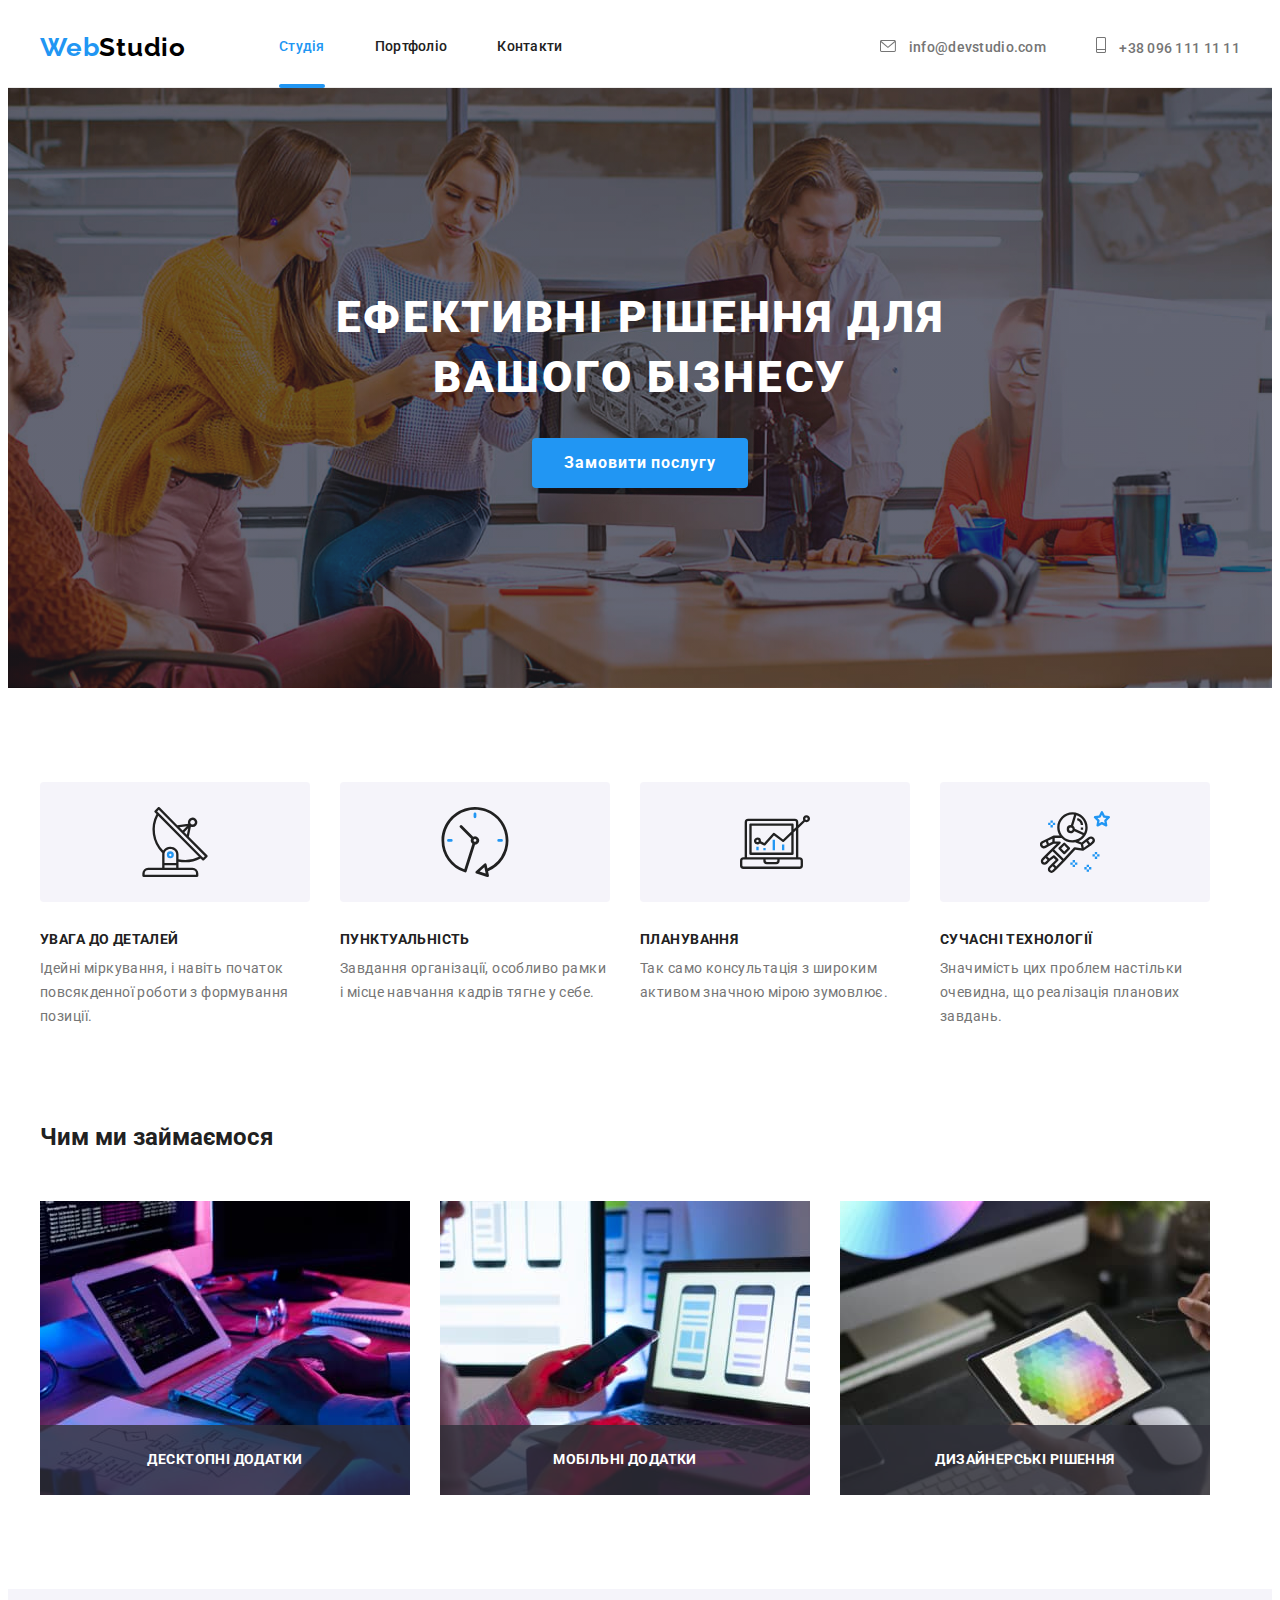
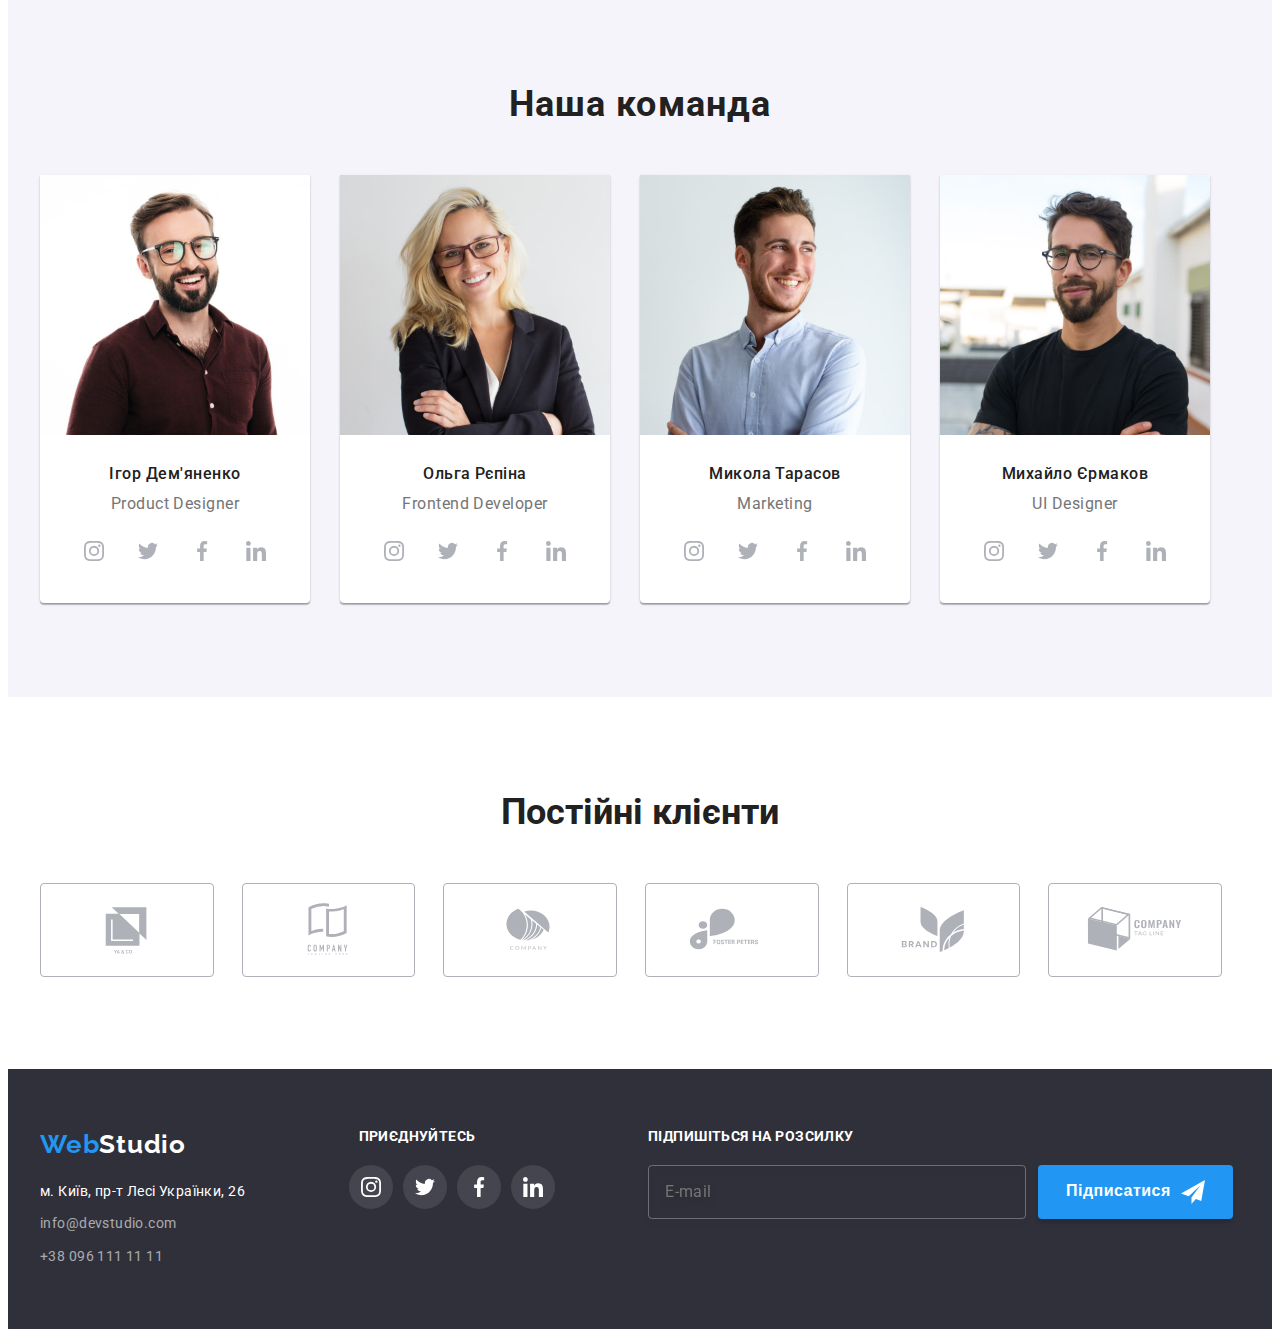
==== index.html @ 2748ac07 "Add files via upload" ====
<!DOCTYPE html>
<html lang="en">
  <head>
    <meta charset="UTF-8" />
    <meta http-equiv="X-UA-Compatible" content="IE=edge" />
    <meta name="viewport" content="width=device-width, initial-scale=1.0" />
    <title>WebStudio</title>
    <link rel="preconnect" href="https://fonts.googleapis.com" />
    <link rel="preconnect" href="https://fonts.gstatic.com" crossorigin />
    <link
      href="https://fonts.googleapis.com/css2?family=Raleway:wght@700&family=Roboto:wght@400;500;700;900&display=swap"
      rel="stylesheet"
    />
    <link
      rel="stylesheet"
      href="https://cdnjs.cloudflare.com/ajax/libs/modern-normalize/1.1.0/modern-normalize.min.css"
      integrity="sha512-wpPYUAdjBVSE4KJnH1VR1HeZfpl1ub8YT/NKx4PuQ5NmX2tKuGu6U/JRp5y+Y8XG2tV+wKQpNHVUX03MfMFn9Q=="
      crossorigin="anonymous"
      referrerpolicy="no-referrer"
    />
    <link
      rel="stylesheet"
      href="https://cdnjs.cloudflare.com/ajax/libs/animate.css/4.1.1/animate.min.css"
    />
    <!-- <link rel="stylesheet" href="./css/styles.css" /> -->
    <link rel="stylesheet" href="./css/main.min.css" />
  </head>
  <body>
    <header class="header">
      <div class="container header__container">
        <nav class="navigation">
          <a class="logo-link link" href="./index.html"
            >Web<span class="logo navigation__logo">Studio</span></a
          >
          <ul class="menu list">
            <li class="menu__item">
              <a class="accent accent-link menu__link link" href="./index.html"
                >Студія</a
              >
            </li>
            <li class="menu__item">
              <a class="menu__link link" href="./portfolio.html">Портфоліо</a>
            </li>
            <li class="menu__item">
              <a class="menu__link link" href="#">Контакти</a>
            </li>
          </ul>
        </nav>

        <ul class="connect list">
          <li>
            <a href="info@devstudio.com" class="connect__email link">
              <svg class="icon__connect" width="16" height="12">
                <use href="./images/icons.svg#icon-envelope"></use>
              </svg>
              info@devstudio.com
            </a>
          </li>
          <li>
            <a href="tel:+380961111111" class="connect__tel link">
              <svg class="icon__connect" width="10" height="16">
                <use href="./images/icons.svg#icon-Vector"></use>
              </svg>
              +38 096 111 11 11</a
            >
          </li>
        </ul>
      </div>
    </header>
    <section class="hero">
      <div class="hero__container">
        <h1 class="hero__title">
          ЕФЕКТИВНІ РІШЕННЯ ДЛЯ <br />
          ВАШОГО БІЗНЕСУ
        </h1>
        <button class="btn" type="button" data-modal-open>
          Замовити послугу
        </button>
      </div>
    </section>
    <main>
      <section class="advantages">
        <div class="container advantages_container">
          <!-- <h2>Наші переваги</h2> -->

          <ul class="text list">
            <li class="text__name icon-antena">
              <h3 class="text__title">Увага до деталей</h3>

              <div class="text__adv">
                Ідейні міркування, і навіть початок повсякденної роботи з
                формування позиції.
              </div>
            </li>
            <li class="text__name icon-clock">
              <h3 class="text__title">Пунктуальність</h3>
              <div class="text__adv">
                Завдання організації, особливо рамки і місце навчання кадрів
                тягне у себе.
              </div>
            </li>
            <li class="text__name icon-diagram">
              <h3 class="text__title">Планування</h3>
              <div class="text__adv">
                Так само консультація з широким активом значною мірою зумовлює.
              </div>
            </li>
            <li class="text__name icon-astronaut">
              <h3 class="text__title">Сучасні технології</h3>
              <div class="text__adv">
                Значимість цих проблем настільки очевидна, що реалізація
                планових завдань.
              </div>
            </li>
          </ul>
        </div>
      </section>

      <section class="img-container">
        <div class="container">
          <h2 class="section-image">Чим ми займаємося</h2>

          <ul class="image">
            <li class="image-title list">
              <div class="image-text">
                <img
                  src="./images/img.1.jpg"
                  alt="Людина працює за комп'ютером"
                  width="370"
                />
                <p class="image-top-text">Десктопні додатки</p>
              </div>
            </li>
            <li class="image-title list">
              <div class="image-text">
                <img
                  src="./images/img.2.jpg"
                  alt="Робата за комп'ютером та з телефоном"
                  width="370"
                />
                <p class="image-top-text">Мобільні додатки</p>
              </div>
            </li>
            <li class="image-title list">
              <div class="image-text">
                <img
                  src="./images/img.3.jpg"
                  alt="Робота за планшетом"
                  width="370"
                />
                <p class="image-top-text">Дизайнерські рішення</p>
              </div>
            </li>
          </ul>
        </div>
      </section>

      <section class="team">
        <div class="container">
          <h2 class="section-team">Наша команда</h2>
          <ul class="team-list list">
            <li class="team-img">
              <img
                src="./images/img.4.jpg"
                alt="Чоловік в окулярах,який посміхається"
                width="270"
                height="260"
              />
              <div class="name-work">
                <h3 class="name">Ігор Дем'яненко</h3>
                <p class="work">Product Designer</p>
                <ul class="team-soc-list list">
                  <li class="team-soc-item">
                    <a href="" class="team-soc-link link">
                      <svg class="team-soc-icon" width="20" height="20">
                        <use href="./images/icons.svg#icon-instagram"></use>
                      </svg>
                    </a>
                  </li>

                  <li class="team-soc-item">
                    <a href="" class="team-soc-link link">
                      <svg class="team-soc-icon" width="20" height="20">
                        <use href="./images/icons.svg#icon-twitter"></use>
                      </svg>
                    </a>
                  </li>
                  <li class="team-soc-item">
                    <a href="" class="team-soc-link link">
                      <svg class="team-soc-icon" width="20" height="20">
                        <use href="./images/icons.svg#icon-facebook"></use>
                      </svg>
                    </a>
                  </li>
                  <li class="team-soc-item">
                    <a href="" class="team-soc-link link">
                      <svg class="team-soc-icon" width="20" height="20">
                        <use href="./images/icons.svg#icon-linkedin"></use>
                      </svg>
                    </a>
                  </li>
                </ul>
              </div>
            </li>
            <li class="team-img">
              <img
                src="./images/img.5.jpg"
                alt="Жінка"
                width="270"
                height="260"
              />
              <div class="name-work">
                <h3 class="name">Ольга Рєпіна</h3>
                <p class="work">Frontend Developer</p>
                <ul class="team-soc-list list">
                  <li class="team-soc-item">
                    <a href="" class="team-soc-link link">
                      <svg class="team-soc-icon" width="20" height="20">
                        <use href="./images/icons.svg#icon-instagram"></use>
                      </svg>
                    </a>
                  </li>

                  <li class="team-soc-item">
                    <a href="" class="team-soc-link link">
                      <svg class="team-soc-icon" width="20" height="20">
                        <use href="./images/icons.svg#icon-twitter"></use>
                      </svg>
                    </a>
                  </li>
                  <li class="team-soc-item">
                    <a href="" class="team-soc-link link">
                      <svg class="team-soc-icon" width="20" height="20">
                        <use href="./images/icons.svg#icon-facebook"></use>
                      </svg>
                    </a>
                  </li>
                  <li class="team-soc-item">
                    <a href="" class="team-soc-link link">
                      <svg class="team-soc-icon" width="20" height="20">
                        <use href="./images/icons.svg#icon-linkedin"></use>
                      </svg>
                    </a>
                  </li>
                </ul>
              </div>
            </li>
            <li class="team-img">
              <img
                src="./images/img.6.jpg"
                alt="Чоловік в світлій сорочці"
                width="270"
                height="260"
              />
              <div class="name-work">
                <h3 class="name">Микола Тарасов</h3>
                <p class="work">Marketing</p>
                <ul class="team-soc-list list">
                  <li class="team-soc-item">
                    <a href="" class="team-soc-link link">
                      <svg class="team-soc-icon" width="20" height="20">
                        <use href="./images/icons.svg#icon-instagram"></use>
                      </svg>
                    </a>
                  </li>

                  <li class="team-soc-item">
                    <a href="" class="team-soc-link link">
                      <svg class="team-soc-icon" width="20" height="20">
                        <use href="./images/icons.svg#icon-twitter"></use>
                      </svg>
                    </a>
                  </li>
                  <li class="team-soc-item">
                    <a href="" class="team-soc-link link">
                      <svg class="team-soc-icon" width="20" height="20">
                        <use href="./images/icons.svg#icon-facebook"></use>
                      </svg>
                    </a>
                  </li>
                  <li class="team-soc-item">
                    <a href="" class="team-soc-link link">
                      <svg class="team-soc-icon" width="20" height="20">
                        <use href="./images/icons.svg#icon-linkedin"></use>
                      </svg>
                    </a>
                  </li>
                </ul>
              </div>
            </li>
            <li class="team-img">
              <img
                src="./images/img.7.jpg"
                alt="Чоловік в чорній футболці"
                width="270"
                height="260"
              />
              <div class="name-work">
                <h3 class="name">Михайло Єрмаков</h3>
                <p class="work">UI Designer</p>
                <ul class="team-soc-list list">
                  <li class="team-soc-item">
                    <a href="" class="team-soc-link link">
                      <svg class="team-soc-icon" width="20" height="20">
                        <use href="./images/icons.svg#icon-instagram"></use>
                      </svg>
                    </a>
                  </li>

                  <li class="team-soc-item">
                    <a href="" class="team-soc-link link">
                      <svg class="team-soc-icon" width="20" height="20">
                        <use href="./images/icons.svg#icon-twitter"></use>
                      </svg>
                    </a>
                  </li>
                  <li class="team-soc-item">
                    <a href="" class="team-soc-link link">
                      <svg class="team-soc-icon" width="20" height="20">
                        <use href="./images/icons.svg#icon-facebook"></use>
                      </svg>
                    </a>
                  </li>
                  <li class="team-soc-item">
                    <a href="" class="team-soc-link link">
                      <svg class="team-soc-icon" width="20" height="20">
                        <use href="./images/icons.svg#icon-linkedin"></use>
                      </svg>
                    </a>
                  </li>
                </ul>
              </div>
            </li>
          </ul>
        </div>
      </section>

      <section class="clients">
        <div class="container">
          <h2 class="section-clients">Постійні клієнти</h2>
          <ul class="clients-list list">
            <li class="clients-item">
              <a href="" class="clients-link link">
                <svg class="clients-item-icon" width="106" height="60">
                  <use href="./images/icons.svg#icon-Logo-1"></use>
                </svg>
              </a>
            </li>
            <li class="clients-item">
              <a href="" class="clients-link link">
                <svg class="clients-item-icon" width="106" height="60">
                  <use href="./images/icons.svg#icon-Logo-2"></use>
                </svg>
              </a>
            </li>
            <li class="clients-item">
              <a href="" class="clients-link link">
                <svg class="clients-item-icon" width="106" height="60">
                  <use href="./images/icons.svg#icon-Logo-3"></use>
                </svg>
              </a>
            </li>
            <li class="clients-item">
              <a href="" class="clients-link link">
                <svg class="clients-item-icon" width="106" height="60">
                  <use href="./images/icons.svg#icon-Logo-4"></use>
                </svg>
              </a>
            </li>
            <li class="clients-item">
              <a href="" class="clients-link link">
                <svg class="clients-item-icon" width="106" height="60">
                  <use href="./images/icons.svg#icon-Logo-5"></use>
                </svg>
              </a>
            </li>
            <li class="clients-item">
              <a href="" class="clients-link link">
                <svg class="clients-item-icon" width="106" height="60">
                  <use href="./images/icons.svg#icon-Logo-6"></use>
                </svg>
              </a>
            </li>
          </ul>
        </div>
      </section>
    </main>

    <footer class="footer">
      <div class="container wrap">
        <div class="contakt-wrap">
          <div class="contact-title">
            <a class="logo-link link" href="./index.html"
              >Web<span class="footer-logo">Studio</span></a
            >
          </div>

          <address class="address">
            <ul>
              <li class="list">
                <a
                  href="https://goo.gl/maps/QwR7Kyw3nCPgRf6D8"
                  target="_blank"
                  rel="noopener noreferrer nofollow"
                  class="link address-map"
                  >м. Київ, пр-т Лесі Українки, 26</a
                >
              </li>
              <li class="address-email list">
                <a class="email link" href="milto:info@devstudio.com"
                  >info@devstudio.com</a
                >
              </li>
              <li class="address-tel list">
                <a class="tel link" href="tel:+380961111111"
                  >+38 096 111 11 11</a
                >
              </li>
            </ul>
          </address>
        </div>
        <div class="bloc-join">
          <h2 class="join-title">Приєднуйтесь</h2>
          <ul class="join-title-list">
            <li class="list-join-item">
              <a href="" class="join-icon link">
                <svg class="join-soc-icon" width="20px" height="20px">
                  <use href="./images/icons.svg#icon-instagram"></use>
                </svg>
              </a>
            </li>
            <li class="list-join-item">
              <a href="" class="join-icon link">
                <svg class="join-soc-icon" width="20px" height="20px">
                  <use href="./images/icons.svg#icon-twitter"></use>
                </svg>
              </a>
            </li>
            <li class="list-join-item">
              <a href="" class="join-icon link">
                <svg class="join-soc-icon" width="20px" height="20px">
                  <use href="./images/icons.svg#icon-facebook"></use>
                </svg>
              </a>
            </li>
            <li class="list-join-item">
              <a href="" class="join-icon link">
                <svg class="join-soc-icon" width="20px" height="20px">
                  <use href="./images/icons.svg#icon-linkedin"></use>
                </svg>
              </a>
            </li>
          </ul>
        </div>

        <div class="block-send">
          <h2 class="title-send">Підпишіться на розсилку</h2>
          <form class="form-send">
            <input
              type="email"
              name="email-send"
              class="footer-send"
              placeholder="E-mail"
            />
            <button class="button-send">
              Підписатися
              <svg class="icon-send" width="24" height="24">
                <use href="./images/icons.svg#icon-send"></use>
              </svg>
            </button>
          </form>
        </div>
      </div>
    </footer>
    <div class="backdrop is-hidden" data-modal>
      <div class="modal">
        <button type="button" class="modal-close" data-modal-close>
          <svg class="modal-close-icon" width="18" height="18">
            <use href="./images/icons.svg#icon-close"></use>
          </svg>
        </button>
        <p class="modal-title">Залиште свої дані, ми вам передзвонимо</p>
        <form>
          <div class="input-wrap">
            <label for="user-name" class="input-label">Ім’я</label>
            <div class="modal-form">
              <input
                type="text"
                name="user-name"
                class="modal-input"
                id="user-name"
                placeholder=" "
                required
              />

              <svg class="modal-input-icon" width="18px" height="18px">
                <use href="./images/icons.svg#icon-person-black"></use>
              </svg>
            </div>
          </div>

          <div class="input-wrap">
            <label for="user-tel" class="input-label">Телефон</label>

            <div class="modal-form">
              <input
                type="text"
                name="user-tel"
                class="modal-input"
                id="user-tel"
                placeholder=" "
                required
              />
              <svg class="modal-input-icon" width="18px" height="18px">
                <use href="./images/icons.svg#icon-phone-black"></use>
              </svg>
            </div>
          </div>
          <div class="input-wrap">
            <label for="user-email" class="input-label">Пошта</label>
            <div class="modal-form">
              <input
                type="text"
                name="user-email"
                class="modal-input"
                id="user-email"
                placeholder=" "
                required
              />

              <svg class="modal-input-icon" width="18px" height="18px">
                <use href="./images/icons.svg#icon-email-black"></use>
              </svg>
            </div>
          </div>

          <label for="user-comment" class="input-label">Коментар</label>

          <textarea
            name="user-comment"
            id="user-comment"
            class="modal-text"
            placeholder="Введіть текст"
          ></textarea>
          <div class="form-checkbox">
            <label class="checkbox-label">
              <input type="checkbox" class="checkbox" />
              <span class="checkbox-icon"></span>
              Погоджуюся з розсилкою та приймаю
              <a href="" class="form-link">Умови договору</a>
            </label>
          </div>

          <button type="submit" class="btn-modal">Відправити</button>
        </form>
      </div>
    </div>
    <script src="./js/modal.js"></script>
  </body>
</html>
---- css/main.min.css ----
p,h1,h2,h3,h4,h5,h6{margin:0}ul,ol{margin:0;padding-left:0}button{cursor:pointer}address{font-style:normal}img{display:block}body{background:#fff;color:var(--title-color);font-family:"Roboto",sans-serif}.list{list-style:none}.link{text-decoration:none}.button-send,.clients-link,.team-soc-link,.join-icon,.title-before,.gallery,.btn,.header__container,.navigation,.btn-modal,.checkbox-label,.modal-close{display:flex;align-items:center}:root{--text-color: #757575;--title-color: #212121;--accent-color: #2196f3;--white: #ffffff;--black: #000000;--white_alpha: rgb(255, 255, 255, 0.6);--bgr-dark: #2f303a;--card-set-gap: 30px;--border-client: #afb1b8}.visually-hidden{position:absolute;white-space:nowrap;width:1px;height:1px;overflow:hidden;border:0;padding:0;clip:rect(0 0 0 0);-webkit-clip-path:inset(50%);clip-path:inset(50%);margin:-1px}.container{width:1200px;padding-left:15px;padding-right:15px;margin:0 auto}.backdrop{width:100%;height:100%;background:rgba(0,0,0,.2);position:fixed;top:0;transition:opacity 250ms cubic-bezier(0.4, 0, 0.2, 1),visibility 250ms cubic-bezier(0.4, 0, 0.2, 1)}.modal{width:528px;height:581px;background:#fff;position:absolute;top:50%;left:50%;padding:40px;transform:translate(-50%, -50%) scale(1);transition:transform 300ms cubic-bezier(0.4, 0, 0.2, 1);box-shadow:0px 1px 3px rgba(0,0,0,.12),0px 1px 1px rgba(0,0,0,.14),0px 2px 1px rgba(0,0,0,.2);border-radius:4px}.backdrop.is-hidden .modal{transform:translate(-50%, -50%) scale(0)}.modal-close{position:absolute;top:8px;right:8px;width:30px;height:30px;background:rgba(0,0,0,0);border:1px solid rgba(0,0,0,.1);border-radius:50%;cursor:pointer;justify-content:center}.modal-close:hover,.modal-close:focus{stroke:var(--accent-color)}.backdrop.is-hidden{opacity:0;pointer-events:none;visibility:hidden}.modal-title{font-weight:700;font-size:20px;line-height:1.15;letter-spacing:.03em;text-align:center;color:var(--title-color);margin-bottom:12px}.input-wrap{margin-bottom:10px}.modal-input-icon{position:absolute;left:12px;top:50%;transform:translateY(-50%);transition:fill 250ms cubic-bezier(0.4, 0, 0.2, 1)}.modal-input:focus+.modal-input-icon{fill:var(--accent-color)}.modal-form{position:relative}.modal-input{width:100%;height:40px;border:1px solid rgba(33,33,33,.2);border-radius:4px;color:var(--black);outline:rgba(0,0,0,0);padding-left:42px;transition:border-color 250ms cubic-bezier(0.4, 0, 0.2, 1)}.modal-input:focus,.modal-input:focus{border:1px solid var(--accent-color)}.input-label{display:block;font-size:12px;line-height:1.17;letter-spacing:.01em;margin-bottom:4px;color:var(--text-color)}.text-label{display:block;margin-bottom:4px}.modal-text{width:100%;height:120px;border:1px solid rgba(33,33,33,.2);border-radius:4px;outline:rgba(0,0,0,0);padding:12px 16px;resize:none;transition:border-color 250ms cubic-bezier(0.4, 0, 0.2, 1)}.modal-text:focus,.modal-text:focus{border:1px solid var(--accent-color)}.modal-text::-moz-placeholder{font-weight:400;font-size:12px;line-height:1.17;letter-spacing:.01em;font-style:normal;color:rgba(117,117,117,.5)}.modal-text:-ms-input-placeholder{font-weight:400;font-size:12px;line-height:1.17;letter-spacing:.01em;font-style:normal;color:rgba(117,117,117,.5)}.modal-text::placeholder{font-weight:400;font-size:12px;line-height:1.17;letter-spacing:.01em;font-style:normal;color:rgba(117,117,117,.5)}.modal-field{display:block;width:16px;height:15px;border-radius:2px;margin-top:20px;margin-bottom:30px;transition:border-color 250ms cubic-bezier(0.4, 0, 0.2, 1),background-color 250ms cubic-bezier(0.4, 0, 0.2, 1)}.form-checkbox{margin-bottom:30px}.checkbox-label{gap:7px;justify-content:center}.checkbox-label{font-size:14px;line-height:1.71;letter-spacing:.03em;color:var(--text-color);margin-top:20px}.checkbox{position:absolute;width:1px;height:1px;overflow:hidden;border:0;padding:0;clip:rect(0 0 0 0);-webkit-clip-path:inset(50%);clip-path:inset(50%)}.checkbox-icon{display:block;width:16px;height:15px;border:2px solid var(--title-color);border-radius:2px;transition:border-color 250ms cubic-bezier(0.4, 0, 0.2, 1),background-color 250ms cubic-bezier(0.4, 0, 0.2, 1)}.form-link{-webkit-text-decoration-line:underline;text-decoration-line:underline;color:var(--accent-color)}.checkbox:checked+.checkbox-icon{border-color:#2196f3;background-color:#2196f3;background-image:url(../images/check.svg);background-size:contain;background-origin:border-box}.btn-modal{font-weight:700;font-size:16px;line-height:1.9;letter-spacing:.06em;text-align:center;color:var(--white);background:#2196f3;padding:10px 52px;box-shadow:0px 4px 4px rgba(0,0,0,.15);border-radius:4px;margin:0 auto;border:none}.radio-btn{font-weight:500;font-size:16px;line-height:1.62;letter-spacing:.03em;font-family:inherit;border-radius:4px;border:none;padding-top:6px;padding-bottom:6px;padding-right:22px;padding-left:22px;color:var(--title-color);background:#f5f4fa;transition:background-color 250ms cubic-bezier(0.4, 0, 0.2, 1),color 250ms cubic-bezier(0.4, 0, 0.2, 1)}.radio-btn:hover,.radio-btn:focus{box-shadow:0px 3px 1px rgba(0,0,0,.1),0px 1px 2px rgba(0,0,0,.08),0px 2px 2px rgba(0,0,0,.12);background-color:var(--accent-color);color:var(--white)}.header{background:#fff;padding-top:24px;padding-bottom:24px;border-bottom:1px solid #ececec}.menu,.connect{display:flex;gap:50px}.header__container{justify-content:space-between}.logo-link{font-family:"Raleway";font-weight:700;font-size:26px;line-height:1.19;letter-spacing:.03em;color:var(--accent-color);margin-right:93px}.icon-letter,.icon-tel{margin-right:10px}.connect__email,.connect__tel{font-weight:500;font-size:14px;line-height:1.14;letter-spacing:.02em;color:var(--text-color);transition:color 250ms cubic-bezier(0.4, 0, 0.2, 1)}.connect__email:hover,.connect__email:hover,.connect__email:focus,.connect__email:focus,.connect__tel:hover,.connect__tel:hover,.connect__tel:focus,.connect__tel:focus{color:var(--accent-color)}.navigation__logo{color:var(--black)}.menu__link{font-weight:500;font-size:14px;line-height:1.14;letter-spacing:.02em;color:var(--title-color);transition:color 250ms cubic-bezier(0.4, 0, 0.2, 1);text-decoration:none}.menu__link:hover,.menu__link:focus{color:var(--accent-color)}a.accent.accent-link.menu__link{position:relative;color:var(--accent-color)}a.accent.accent-link.menu__link::after{content:"";position:relative;display:block;width:100%;height:4px;bottom:-29px;left:0;background:#2196f3;opacity:1;border-radius:2px}.icon__connect,.icon__connect{margin-right:10px;fill:currentColor}.hero{background:var(--bgr-dark);background-image:linear-gradient(rgba(47, 48, 58, 0.4), rgba(47, 48, 58, 0.4)),url(../images/Img.hero.jpg);background-repeat:no-repeat;background-position:center;background-size:cover;padding-top:200px;padding-bottom:200px;max-width:1600px;margin:0% auto}.hero__title{font-weight:900;font-size:44px;line-height:1.36;letter-spacing:.06em;text-transform:uppercase;color:var(--white);margin-bottom:30px;text-align:center}.btn{font-family:"Roboto";font-weight:700;font-size:16px;line-height:1.87;letter-spacing:.06em;text-align:center;color:var(--white);background:#2196f3;box-shadow:0px 4px 4px rgba(0,0,0,.15);border-radius:4px;margin:0 auto;display:block;padding:10px 32px;border:none;transition:background-color 250ms cubic-bezier(0.4, 0, 0.2, 1),color 250ms cubic-bezier(0.4, 0, 0.2, 1)}.btn:hover,.btn:focus{background-color:#188ce8}.filter{font-weight:500;font-size:16px;line-height:1.6;letter-spacing:.03em;font-family:"Roboto";color:var(--title-color);display:flex;gap:8px;justify-content:center;margin-bottom:50px}.filter-container{padding-bottom:94px;padding-top:94px}.gallery{background:#fff;width:1200px;flex-wrap:wrap;gap:30px}.gallery-img:hover,.gallery-img:focus{box-shadow:0px 1px 1px rgba(0,0,0,.12),0px 4px 4px rgba(0,0,0,.06),1px 4px 6px rgba(0,0,0,.16)}.gallery-top-text{position:absolute;top:0;padding:63px 24px;color:var(--white);font-weight:400;font-size:18px;line-height:1.5;height:100%;background:rgba(33,150,243,.9);transform:translateY(100%);transition:transform 250ms cubic-bezier(0.4, 0, 0.2, 1)}.gallery-img:hover .gallery-top-text,.gallery-img:focus .gallery-top-text{transform:translateY(0)}.gallery-top-wrap{position:relative;overflow:hidden}.gallery-title{font-weight:700;font-size:18px;line-height:2;letter-spacing:.06em;margin-bottom:4px;color:var(--title-color)}.filter-gallery{padding-top:20px;padding-bottom:20px;padding-left:24px;padding-right:24px;border:1px solid #eee}.gallery-subtitle{font-size:16px;line-height:1.88;letter-spacing:.03em;color:var(--text-color)}.advantages{padding-top:94px;padding-bottom:94px}.text{display:flex;gap:30px}.text__name{width:270px}.text__name::before{display:block;content:"";width:270px;height:120px;background:#f5f4fa;border-radius:4px;background-repeat:no-repeat;background-position:center;margin-bottom:30px}.icon-antena::before{background-image:url(../images/antenna.svg)}.icon-clock::before{background-image:url(../images/clock.svg)}.icon-diagram::before{background-image:url(../images/diagram.svg)}.icon-astronaut::before{background-image:url(../images/astronaut.svg)}.text__title{font-weight:700;font-size:14px;line-height:1.14;letter-spacing:.03em;text-transform:uppercase;color:var(--title-color);margin-bottom:10px}.text__adv{font-size:14px;line-height:1.7;letter-spacing:.03em;color:var(--text-color)}.title-before{font-weight:700;font-size:36px;line-height:1.17;letter-spacing:.03em;color:var(--title-color)}.join-title{font-weight:700;font-size:14px;line-height:1.14;letter-spacing:.03em;text-transform:uppercase;margin-bottom:20px;text-align:center;color:var(--white)}.join-title-list{display:flex;gap:10px;justify-content:center;margin-left:70px}.list-join-item{list-style:none;width:44px;height:44px}.join-icon{width:100%;height:100%;background-color:#44454e;border-radius:50%;justify-content:center;transition:background-color 250ms cubic-bezier(0.4, 0, 0.2, 1)}.join-icon:hover,.join-icon:focus{background-color:#2196f3}.join-soc-icon{fill:#fff;transition:fill 250ms cubic-bezier(0.4, 0, 0.2, 1)}.join-icon:hover .join-soc-icon,.join-icon:focus .join-soc-icon{fill:#fff}.image{font-weight:700;font-size:36px;line-height:1.17;letter-spacing:.03em;text-align:center;color:var(--title-color)}.img-container{padding-bottom:94px}.title-image{font-weight:700;font-size:36px;line-height:1.17;letter-spacing:.03em;text-align:center;color:var(--title-color)}.image{margin-top:50px;display:flex;gap:30px}.image-text{position:relative;display:block}.image-top-text{position:absolute;bottom:0;width:100%;font-family:"Roboto";font-style:normal;font-weight:700;font-size:14px;line-height:1.14;letter-spacing:.03em;text-align:center;text-transform:uppercase;color:var(--white);padding-top:27px;padding-bottom:27px;background:rgba(47,48,58,.8);transition:background-color 250ms cubic-bezier(0.4, 0, 0.2, 1)}.team{background:#f5f4fa;padding-top:94px;padding-bottom:94px}.team-list{display:flex;gap:30px}.section-team{font-weight:700;font-size:36px;line-height:1.17;letter-spacing:.03em;text-align:center;color:var(--title-color);margin-bottom:50px}.team-soc-list{display:flex;justify-content:center;gap:10px}.team-soc-item{width:44px;height:44px;list-style:none}.team-soc-link{width:100%;height:100%;background:#fff;border-radius:50%;justify-content:center;transition:background-color 250ms cubic-bezier(0.4, 0, 0.2, 1)}.team-soc-link:hover,.team-soc-link:focus{background-color:#2196f3}.team-soc-icon{fill:#afb1b8;transition:fill 250ms cubic-bezier(0.4, 0, 0.2, 1)}.team-soc-link:hover .team-soc-icon,.team-soc-link:focus .team-soc-icon{fill:var(--white);outline:none}.team-img{background:#fff;box-shadow:0px 1px 3px rgba(0,0,0,.12),0px 1px 1px rgba(0,0,0,.14),0px 2px 1px rgba(0,0,0,.2);border-radius:0px 0px 4px 4px}.name-work{padding-top:30px;padding-bottom:30px}.name{font-weight:500;font-size:16px;line-height:1.16;letter-spacing:.03em;text-align:center;color:var(--title-color);padding-bottom:10px}.work{font-size:16px;line-height:1.19;text-align:center;letter-spacing:.03em;color:var(--text-color);margin-bottom:16px}.clients{padding-top:94px;padding-bottom:94px}.section-clients{font-weight:700;font-size:36px;line-height:1.17;text-align:center;margin-bottom:50px;color:var(--title-color)}.clients-list{display:flex;gap:30px}.clients-item{width:calc((100% - 170px)/6);height:92px;color:#188ce8}.clients-link{width:100%;height:100%;border:1px solid var(--border-client);border-radius:4px;justify-content:center;transition:background-color 250ms cubic-bezier(0.4, 0, 0.2, 1)}.clients-link:hover,.clients-link:focus{border-color:#2196f3}.clients-item-icon{fill:#afb1b8;transition:fill 250ms cubic-bezier(0.4, 0, 0.2, 1)}.clients-link:hover .clients-item-icon,.clients-link:focus .clients-item-icon{fill:var(--accent-color)}.footer{background:var(--bgr-dark);padding-top:60px;padding-bottom:60px;margin-left:auto;margin-right:auto}.wrap{display:flex}.contact-title{margin-bottom:20px}.footer-logo{font-weight:700;font-size:26px;line-height:1.19;letter-spacing:.03em;color:var(--white)}.address{font-style:normal}.address-map{font-size:14px;line-height:1.7;letter-spacing:.03em;color:var(--white);display:inline-block;margin-bottom:9px}.address-tel{margin-top:9px}.email,.tel{font-size:14px;line-height:1.7;letter-spacing:.03em;color:var(--white_alpha)}.block-send{margin-left:93px}.title-send{font-weight:700;font-size:14px;line-height:1.14;letter-spacing:.03em;text-transform:uppercase;color:var(--white);margin-bottom:20px}.form-send{display:flex}.icon-send{margin-left:10px}.footer-send{font-family:"Roboto";font-style:normal;position:relative;right:0px;width:358px;height:50px;padding-left:16px;margin-right:12px;font-size:16px;line-height:1.25;letter-spacing:.03em;color:rgba(255,255,255,.6);outline:rgba(0,0,0,0);background-color:rgba(0,0,0,0);border:1px solid rgba(255,255,255,.3);filter:drop-shadow(0px 4px 4px rgba(0, 0, 0, 0.15));border-radius:4px}.button-send{font-weight:700;font-size:16px;line-height:1.9;letter-spacing:.03em;justify-content:space-between;color:var(--white);background:#2196f3;padding:10px 28px;box-shadow:0px 4px 4px rgba(0,0,0,.15);border-radius:4px;border:none}/*# sourceMappingURL=main.min.css.map */
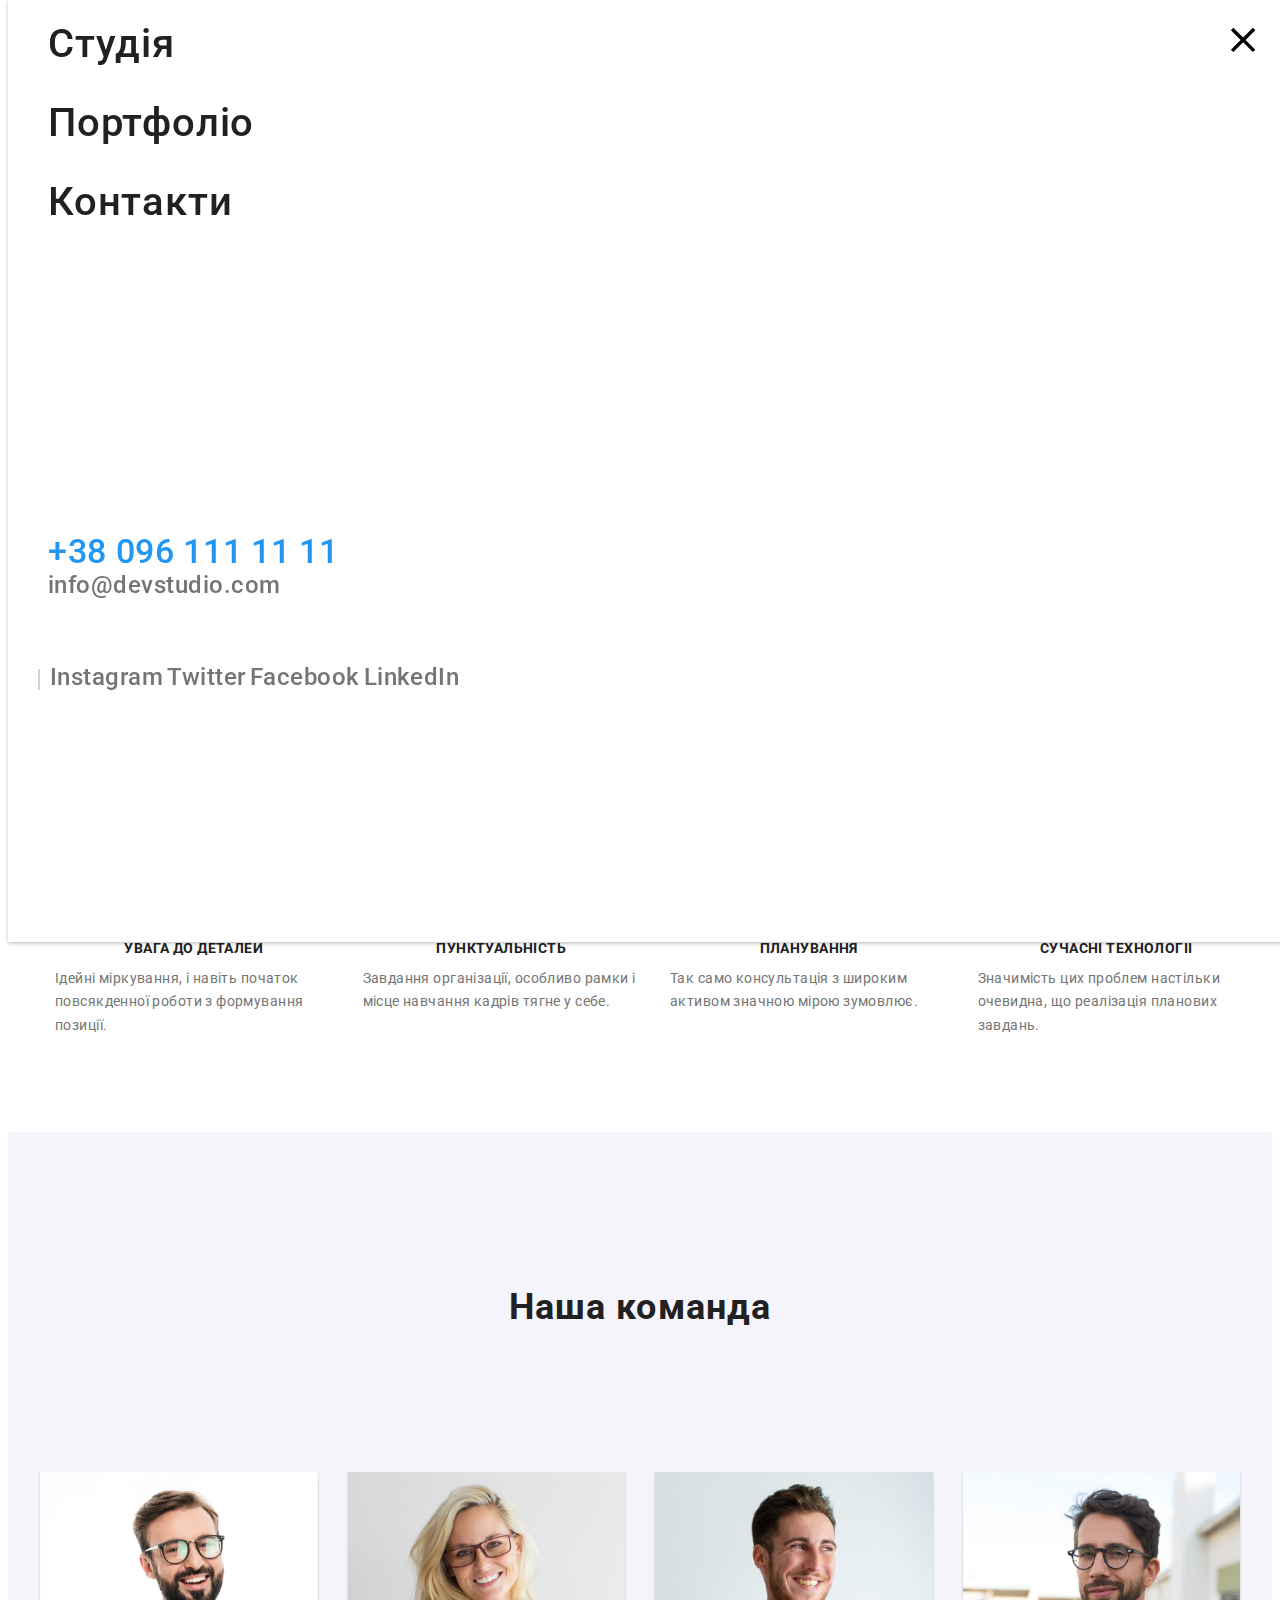
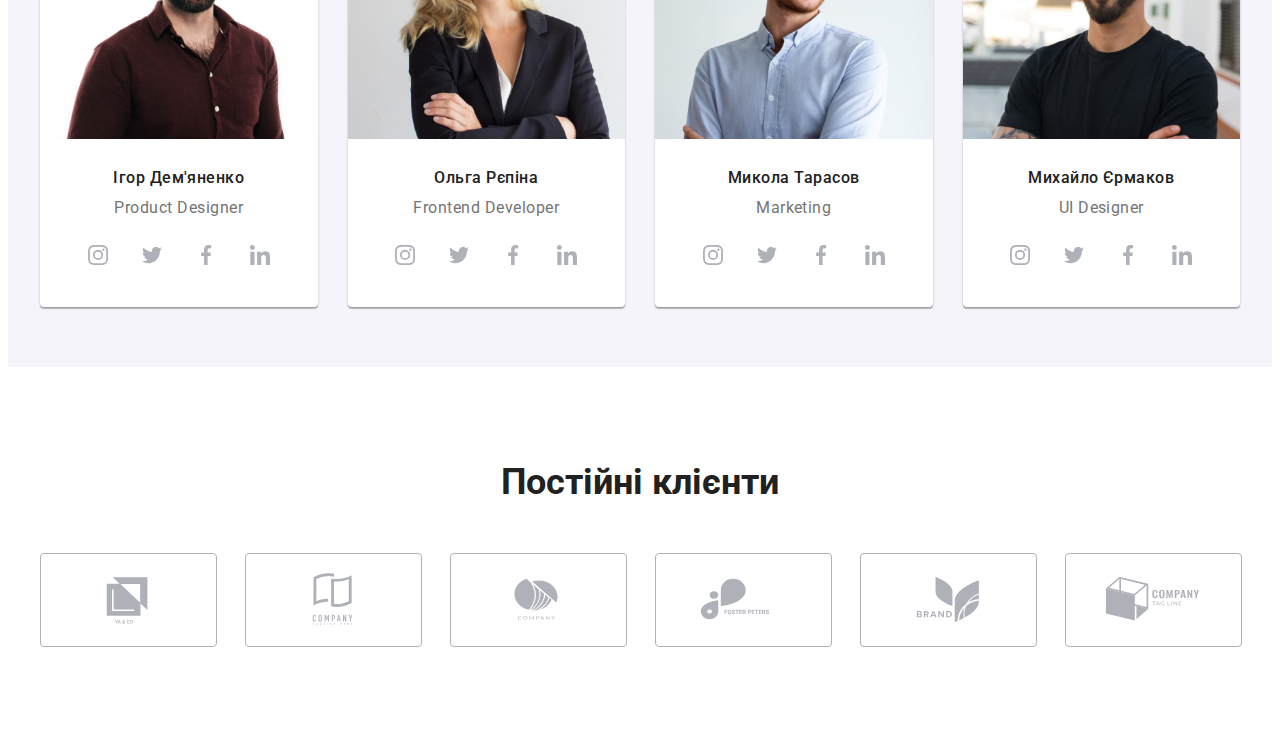
==== commit 0c508523: "робота 8" ====
--- a/index.html
+++ b/index.html
@@ -65,6 +65,88 @@
             >
           </li>
         </ul>
+        <button type="button" class="menu-open">
+          <svg class="icon__connect" width="40" height="40">
+            <use href="./images/icons.svg#icon-menu"></use>
+          </svg>
+        </button>
+      </div>
+      <div class="mob-menu">
+        <div class="container">
+          <button type="button" class="menu-close">
+            <svg class="icon-connect" width="40" height="40">
+              <use href="./images/icons.svg#icon-close"></use>
+            </svg>
+          </button>
+          <ul class="mob-menu-list list">
+            <li class="mob-menu-list-item">
+              <a
+                class="accent accent-link mob-menu-list-link link"
+                href="./index.html"
+                >Студія</a
+              >
+            </li>
+            <li class="mob-menu-list-item">
+              <a class="mob-menu-list-link link" href="./portfolio.html"
+                >Портфоліо</a
+              >
+            </li>
+            <li class="mob-menu-list-item">
+              <a class="mob-menu-list-link link" href="#">Контакти</a>
+            </li>
+          </ul>
+          <ul class="mob-connect list">
+            <li>
+              <a href="tel:+380961111111" class="mob-connect-tel link">
+                +38 096 111 11 11</a
+              >
+            </li>
+            <li>
+              <a href="info@devstudio.com" class="mob-connect-email link">
+                info@devstudio.com
+              </a>
+            </li>
+          </ul>
+
+          <ul class="mob-soc list">
+            <li class="mob-soc-item">
+              <a
+                class="mob-soc-link link"
+                href=""
+                target="_blank"
+                rel="noopener noreferrer nofollow"
+                >Instagram</a
+              >
+            </li>
+            <li class="mob-soc-item">
+              <a
+                class="mob-soc-link link"
+                href=""
+                target="_blank"
+                rel="noopener noreferrer nofollow"
+                >Twitter</a
+              >
+            </li>
+            <li class="mob-soc-item">
+              <a
+                class="mob-soc-link link"
+                href=""
+                target="_blank"
+                rel="noopener noreferrer nofollow"
+                >Facebook</a
+              >
+            </li>
+            <li class="mob-soc-item">
+              <a
+                class="mob-soc-link link"
+                href=""
+                target="_blank"
+                rel="noopener noreferrer nofollow"
+                >LinkedIn</a
+              >
+            </li>
+          </ul>
+        </div>
       </div>
     </header>
     <section class="hero">
@@ -116,7 +198,7 @@
         </div>
       </section>
 
-      <section class="img-container">
+      <!-- <section class="img-container">
         <div class="container">
           <h2 class="section-image">Чим ми займаємося</h2>
 
@@ -153,19 +235,39 @@
             </li>
           </ul>
         </div>
-      </section>
+      </section> -->
 
       <section class="team">
         <div class="container">
           <h2 class="section-team">Наша команда</h2>
           <ul class="team-list list">
             <li class="team-img">
-              <img
-                src="./images/img.4.jpg"
-                alt="Чоловік в окулярах,який посміхається"
-                width="270"
-                height="260"
-              />
+              <picture>
+                <source
+                  srcset="./images/img.4.jpg 1x, ./images/img-4-2х.jpg 2x"
+                  media="(min-width: 1200px)"
+                />
+                <source
+                  srcset="
+                    ./images/img-4-tab-1х.jpg 1x,
+                    ./images/img-4-tab-2х.jpg 2x
+                  "
+                  media="(min-width: 768px)"
+                />
+                <source
+                  srcset="
+                    ./images/img-4-mob-1х.jpg 1x,
+                    ./images/img-4-mob-2х.jpg 2x
+                  "
+                  media="(min-width: 320px)"
+                />
+                <img
+                  src="./images/img.4.jpg"
+                  alt="Чоловік в окулярах,який посміхається"
+                  width="450"
+                  height="260"
+                />
+              </picture>
               <div class="name-work">
                 <h3 class="name">Ігор Дем'яненко</h3>
                 <p class="work">Product Designer</p>
@@ -203,12 +305,32 @@
               </div>
             </li>
             <li class="team-img">
-              <img
-                src="./images/img.5.jpg"
-                alt="Жінка"
-                width="270"
-                height="260"
-              />
+              <picture>
+                <source
+                  srcset="./images/img.5.jpg 1x, ./images/img-5-2х.jpg 2x"
+                  media="(min-width: 1200px)"
+                />
+                <source
+                  srcset="
+                    ./images/img-5-tab-1х.jpg 1x,
+                    ./images/img-5-tab-2х.jpg 2x
+                  "
+                  media="(min-width: 768px)"
+                />
+                <source
+                  srcset="
+                    ./images/img-5-mob-1х.jpg 1x,
+                    ./images/img-5-mob-2х.jpg 2x
+                  "
+                  media="(min-width: 320px)"
+                />
+                <img
+                  src="./images/img.5.jpg"
+                  alt="Жінка"
+                  width="450"
+                  height="260"
+                />
+              </picture>
               <div class="name-work">
                 <h3 class="name">Ольга Рєпіна</h3>
                 <p class="work">Frontend Developer</p>
@@ -246,12 +368,33 @@
               </div>
             </li>
             <li class="team-img">
-              <img
-                src="./images/img.6.jpg"
-                alt="Чоловік в світлій сорочці"
-                width="270"
-                height="260"
-              />
+              <picture>
+                <source
+                  srcset="./images/img.6.jpg 1x, ./images/img-6-2х.jpg 2x"
+                  media="(min-width: 1200px)"
+                />
+                <source
+                  srcset="
+                    ./images/img-6-tab-1х.jpg 1x,
+                    ./images/img-6-tab-2х.jpg 2x
+                  "
+                  media="(min-width: 768px)"
+                />
+                <source
+                  srcset="
+                    ./images/img-6-mob-1x.jpg 1x,
+                    ./images/img-6-mob-2x.jpg 2x
+                  "
+                  media="(min-width: 320px)"
+                />
+                <img
+                  src="./images/img.6.jpg"
+                  alt="Чоловік в світлій сорочці"
+                  width="450"
+                  height="260"
+                />
+              </picture>
+
               <div class="name-work">
                 <h3 class="name">Микола Тарасов</h3>
                 <p class="work">Marketing</p>
@@ -289,12 +432,33 @@
               </div>
             </li>
             <li class="team-img">
-              <img
-                src="./images/img.7.jpg"
-                alt="Чоловік в чорній футболці"
-                width="270"
-                height="260"
-              />
+              <picture>
+                <source
+                  srcset="./images/img.7.jpg 1x, ./images/img-7-2х.jpg 2x"
+                  media="(min-width: 1200px)"
+                />
+                <source
+                  srcset="
+                    ./images/img-7tab-1х.jpg  1x,
+                    ./images/img-7-tab-2х.jpg 2x
+                  "
+                  media="(min-width: 768px)"
+                />
+                <source
+                  srcset="
+                    ./images/img-7-mob-1x.jpg 1x,
+                    ./images/img-7-mob-2х.jpg 2x
+                  "
+                  media="(min-width: 320px)"
+                />
+                <img
+                  src="./images/img.7.jpg"
+                  alt="Чоловік в чорній футболці"
+                  width="450"
+                  height="260"
+                />
+              </picture>
+
               <div class="name-work">
                 <h3 class="name">Михайло Єрмаков</h3>
                 <p class="work">UI Designer</p>
@@ -386,7 +550,7 @@
       </section>
     </main>
 
-    <footer class="footer">
+    <!-- <footer class="footer">
       <div class="container wrap">
         <div class="contakt-wrap">
           <div class="contact-title">
@@ -471,7 +635,7 @@
           </form>
         </div>
       </div>
-    </footer>
+    </footer> -->
     <div class="backdrop is-hidden" data-modal>
       <div class="modal">
         <button type="button" class="modal-close" data-modal-close>
--- a/css/main.min.css
+++ b/css/main.min.css
@@ -1 +1 @@
-p,h1,h2,h3,h4,h5,h6{margin:0}ul,ol{margin:0;padding-left:0}button{cursor:pointer}address{font-style:normal}img{display:block}body{background:#fff;color:var(--title-color);font-family:"Roboto",sans-serif}.list{list-style:none}.link{text-decoration:none}.button-send,.clients-link,.team-soc-link,.join-icon,.title-before,.gallery,.btn,.header__container,.navigation,.btn-modal,.checkbox-label,.modal-close{display:flex;align-items:center}:root{--text-color: #757575;--title-color: #212121;--accent-color: #2196f3;--white: #ffffff;--black: #000000;--white_alpha: rgb(255, 255, 255, 0.6);--bgr-dark: #2f303a;--card-set-gap: 30px;--border-client: #afb1b8}.visually-hidden{position:absolute;white-space:nowrap;width:1px;height:1px;overflow:hidden;border:0;padding:0;clip:rect(0 0 0 0);-webkit-clip-path:inset(50%);clip-path:inset(50%);margin:-1px}.container{width:1200px;padding-left:15px;padding-right:15px;margin:0 auto}.backdrop{width:100%;height:100%;background:rgba(0,0,0,.2);position:fixed;top:0;transition:opacity 250ms cubic-bezier(0.4, 0, 0.2, 1),visibility 250ms cubic-bezier(0.4, 0, 0.2, 1)}.modal{width:528px;height:581px;background:#fff;position:absolute;top:50%;left:50%;padding:40px;transform:translate(-50%, -50%) scale(1);transition:transform 300ms cubic-bezier(0.4, 0, 0.2, 1);box-shadow:0px 1px 3px rgba(0,0,0,.12),0px 1px 1px rgba(0,0,0,.14),0px 2px 1px rgba(0,0,0,.2);border-radius:4px}.backdrop.is-hidden .modal{transform:translate(-50%, -50%) scale(0)}.modal-close{position:absolute;top:8px;right:8px;width:30px;height:30px;background:rgba(0,0,0,0);border:1px solid rgba(0,0,0,.1);border-radius:50%;cursor:pointer;justify-content:center}.modal-close:hover,.modal-close:focus{stroke:var(--accent-color)}.backdrop.is-hidden{opacity:0;pointer-events:none;visibility:hidden}.modal-title{font-weight:700;font-size:20px;line-height:1.15;letter-spacing:.03em;text-align:center;color:var(--title-color);margin-bottom:12px}.input-wrap{margin-bottom:10px}.modal-input-icon{position:absolute;left:12px;top:50%;transform:translateY(-50%);transition:fill 250ms cubic-bezier(0.4, 0, 0.2, 1)}.modal-input:focus+.modal-input-icon{fill:var(--accent-color)}.modal-form{position:relative}.modal-input{width:100%;height:40px;border:1px solid rgba(33,33,33,.2);border-radius:4px;color:var(--black);outline:rgba(0,0,0,0);padding-left:42px;transition:border-color 250ms cubic-bezier(0.4, 0, 0.2, 1)}.modal-input:focus,.modal-input:focus{border:1px solid var(--accent-color)}.input-label{display:block;font-size:12px;line-height:1.17;letter-spacing:.01em;margin-bottom:4px;color:var(--text-color)}.text-label{display:block;margin-bottom:4px}.modal-text{width:100%;height:120px;border:1px solid rgba(33,33,33,.2);border-radius:4px;outline:rgba(0,0,0,0);padding:12px 16px;resize:none;transition:border-color 250ms cubic-bezier(0.4, 0, 0.2, 1)}.modal-text:focus,.modal-text:focus{border:1px solid var(--accent-color)}.modal-text::-moz-placeholder{font-weight:400;font-size:12px;line-height:1.17;letter-spacing:.01em;font-style:normal;color:rgba(117,117,117,.5)}.modal-text:-ms-input-placeholder{font-weight:400;font-size:12px;line-height:1.17;letter-spacing:.01em;font-style:normal;color:rgba(117,117,117,.5)}.modal-text::placeholder{font-weight:400;font-size:12px;line-height:1.17;letter-spacing:.01em;font-style:normal;color:rgba(117,117,117,.5)}.modal-field{display:block;width:16px;height:15px;border-radius:2px;margin-top:20px;margin-bottom:30px;transition:border-color 250ms cubic-bezier(0.4, 0, 0.2, 1),background-color 250ms cubic-bezier(0.4, 0, 0.2, 1)}.form-checkbox{margin-bottom:30px}.checkbox-label{gap:7px;justify-content:center}.checkbox-label{font-size:14px;line-height:1.71;letter-spacing:.03em;color:var(--text-color);margin-top:20px}.checkbox{position:absolute;width:1px;height:1px;overflow:hidden;border:0;padding:0;clip:rect(0 0 0 0);-webkit-clip-path:inset(50%);clip-path:inset(50%)}.checkbox-icon{display:block;width:16px;height:15px;border:2px solid var(--title-color);border-radius:2px;transition:border-color 250ms cubic-bezier(0.4, 0, 0.2, 1),background-color 250ms cubic-bezier(0.4, 0, 0.2, 1)}.form-link{-webkit-text-decoration-line:underline;text-decoration-line:underline;color:var(--accent-color)}.checkbox:checked+.checkbox-icon{border-color:#2196f3;background-color:#2196f3;background-image:url(../images/check.svg);background-size:contain;background-origin:border-box}.btn-modal{font-weight:700;font-size:16px;line-height:1.9;letter-spacing:.06em;text-align:center;color:var(--white);background:#2196f3;padding:10px 52px;box-shadow:0px 4px 4px rgba(0,0,0,.15);border-radius:4px;margin:0 auto;border:none}.radio-btn{font-weight:500;font-size:16px;line-height:1.62;letter-spacing:.03em;font-family:inherit;border-radius:4px;border:none;padding-top:6px;padding-bottom:6px;padding-right:22px;padding-left:22px;color:var(--title-color);background:#f5f4fa;transition:background-color 250ms cubic-bezier(0.4, 0, 0.2, 1),color 250ms cubic-bezier(0.4, 0, 0.2, 1)}.radio-btn:hover,.radio-btn:focus{box-shadow:0px 3px 1px rgba(0,0,0,.1),0px 1px 2px rgba(0,0,0,.08),0px 2px 2px rgba(0,0,0,.12);background-color:var(--accent-color);color:var(--white)}.header{background:#fff;padding-top:24px;padding-bottom:24px;border-bottom:1px solid #ececec}.menu,.connect{display:flex;gap:50px}.header__container{justify-content:space-between}.logo-link{font-family:"Raleway";font-weight:700;font-size:26px;line-height:1.19;letter-spacing:.03em;color:var(--accent-color);margin-right:93px}.icon-letter,.icon-tel{margin-right:10px}.connect__email,.connect__tel{font-weight:500;font-size:14px;line-height:1.14;letter-spacing:.02em;color:var(--text-color);transition:color 250ms cubic-bezier(0.4, 0, 0.2, 1)}.connect__email:hover,.connect__email:hover,.connect__email:focus,.connect__email:focus,.connect__tel:hover,.connect__tel:hover,.connect__tel:focus,.connect__tel:focus{color:var(--accent-color)}.navigation__logo{color:var(--black)}.menu__link{font-weight:500;font-size:14px;line-height:1.14;letter-spacing:.02em;color:var(--title-color);transition:color 250ms cubic-bezier(0.4, 0, 0.2, 1);text-decoration:none}.menu__link:hover,.menu__link:focus{color:var(--accent-color)}a.accent.accent-link.menu__link{position:relative;color:var(--accent-color)}a.accent.accent-link.menu__link::after{content:"";position:relative;display:block;width:100%;height:4px;bottom:-29px;left:0;background:#2196f3;opacity:1;border-radius:2px}.icon__connect,.icon__connect{margin-right:10px;fill:currentColor}.hero{background:var(--bgr-dark);background-image:linear-gradient(rgba(47, 48, 58, 0.4), rgba(47, 48, 58, 0.4)),url(../images/Img.hero.jpg);background-repeat:no-repeat;background-position:center;background-size:cover;padding-top:200px;padding-bottom:200px;max-width:1600px;margin:0% auto}.hero__title{font-weight:900;font-size:44px;line-height:1.36;letter-spacing:.06em;text-transform:uppercase;color:var(--white);margin-bottom:30px;text-align:center}.btn{font-family:"Roboto";font-weight:700;font-size:16px;line-height:1.87;letter-spacing:.06em;text-align:center;color:var(--white);background:#2196f3;box-shadow:0px 4px 4px rgba(0,0,0,.15);border-radius:4px;margin:0 auto;display:block;padding:10px 32px;border:none;transition:background-color 250ms cubic-bezier(0.4, 0, 0.2, 1),color 250ms cubic-bezier(0.4, 0, 0.2, 1)}.btn:hover,.btn:focus{background-color:#188ce8}.filter{font-weight:500;font-size:16px;line-height:1.6;letter-spacing:.03em;font-family:"Roboto";color:var(--title-color);display:flex;gap:8px;justify-content:center;margin-bottom:50px}.filter-container{padding-bottom:94px;padding-top:94px}.gallery{background:#fff;width:1200px;flex-wrap:wrap;gap:30px}.gallery-img:hover,.gallery-img:focus{box-shadow:0px 1px 1px rgba(0,0,0,.12),0px 4px 4px rgba(0,0,0,.06),1px 4px 6px rgba(0,0,0,.16)}.gallery-top-text{position:absolute;top:0;padding:63px 24px;color:var(--white);font-weight:400;font-size:18px;line-height:1.5;height:100%;background:rgba(33,150,243,.9);transform:translateY(100%);transition:transform 250ms cubic-bezier(0.4, 0, 0.2, 1)}.gallery-img:hover .gallery-top-text,.gallery-img:focus .gallery-top-text{transform:translateY(0)}.gallery-top-wrap{position:relative;overflow:hidden}.gallery-title{font-weight:700;font-size:18px;line-height:2;letter-spacing:.06em;margin-bottom:4px;color:var(--title-color)}.filter-gallery{padding-top:20px;padding-bottom:20px;padding-left:24px;padding-right:24px;border:1px solid #eee}.gallery-subtitle{font-size:16px;line-height:1.88;letter-spacing:.03em;color:var(--text-color)}.advantages{padding-top:94px;padding-bottom:94px}.text{display:flex;gap:30px}.text__name{width:270px}.text__name::before{display:block;content:"";width:270px;height:120px;background:#f5f4fa;border-radius:4px;background-repeat:no-repeat;background-position:center;margin-bottom:30px}.icon-antena::before{background-image:url(../images/antenna.svg)}.icon-clock::before{background-image:url(../images/clock.svg)}.icon-diagram::before{background-image:url(../images/diagram.svg)}.icon-astronaut::before{background-image:url(../images/astronaut.svg)}.text__title{font-weight:700;font-size:14px;line-height:1.14;letter-spacing:.03em;text-transform:uppercase;color:var(--title-color);margin-bottom:10px}.text__adv{font-size:14px;line-height:1.7;letter-spacing:.03em;color:var(--text-color)}.title-before{font-weight:700;font-size:36px;line-height:1.17;letter-spacing:.03em;color:var(--title-color)}.join-title{font-weight:700;font-size:14px;line-height:1.14;letter-spacing:.03em;text-transform:uppercase;margin-bottom:20px;text-align:center;color:var(--white)}.join-title-list{display:flex;gap:10px;justify-content:center;margin-left:70px}.list-join-item{list-style:none;width:44px;height:44px}.join-icon{width:100%;height:100%;background-color:#44454e;border-radius:50%;justify-content:center;transition:background-color 250ms cubic-bezier(0.4, 0, 0.2, 1)}.join-icon:hover,.join-icon:focus{background-color:#2196f3}.join-soc-icon{fill:#fff;transition:fill 250ms cubic-bezier(0.4, 0, 0.2, 1)}.join-icon:hover .join-soc-icon,.join-icon:focus .join-soc-icon{fill:#fff}.image{font-weight:700;font-size:36px;line-height:1.17;letter-spacing:.03em;text-align:center;color:var(--title-color)}.img-container{padding-bottom:94px}.title-image{font-weight:700;font-size:36px;line-height:1.17;letter-spacing:.03em;text-align:center;color:var(--title-color)}.image{margin-top:50px;display:flex;gap:30px}.image-text{position:relative;display:block}.image-top-text{position:absolute;bottom:0;width:100%;font-family:"Roboto";font-style:normal;font-weight:700;font-size:14px;line-height:1.14;letter-spacing:.03em;text-align:center;text-transform:uppercase;color:var(--white);padding-top:27px;padding-bottom:27px;background:rgba(47,48,58,.8);transition:background-color 250ms cubic-bezier(0.4, 0, 0.2, 1)}.team{background:#f5f4fa;padding-top:94px;padding-bottom:94px}.team-list{display:flex;gap:30px}.section-team{font-weight:700;font-size:36px;line-height:1.17;letter-spacing:.03em;text-align:center;color:var(--title-color);margin-bottom:50px}.team-soc-list{display:flex;justify-content:center;gap:10px}.team-soc-item{width:44px;height:44px;list-style:none}.team-soc-link{width:100%;height:100%;background:#fff;border-radius:50%;justify-content:center;transition:background-color 250ms cubic-bezier(0.4, 0, 0.2, 1)}.team-soc-link:hover,.team-soc-link:focus{background-color:#2196f3}.team-soc-icon{fill:#afb1b8;transition:fill 250ms cubic-bezier(0.4, 0, 0.2, 1)}.team-soc-link:hover .team-soc-icon,.team-soc-link:focus .team-soc-icon{fill:var(--white);outline:none}.team-img{background:#fff;box-shadow:0px 1px 3px rgba(0,0,0,.12),0px 1px 1px rgba(0,0,0,.14),0px 2px 1px rgba(0,0,0,.2);border-radius:0px 0px 4px 4px}.name-work{padding-top:30px;padding-bottom:30px}.name{font-weight:500;font-size:16px;line-height:1.16;letter-spacing:.03em;text-align:center;color:var(--title-color);padding-bottom:10px}.work{font-size:16px;line-height:1.19;text-align:center;letter-spacing:.03em;color:var(--text-color);margin-bottom:16px}.clients{padding-top:94px;padding-bottom:94px}.section-clients{font-weight:700;font-size:36px;line-height:1.17;text-align:center;margin-bottom:50px;color:var(--title-color)}.clients-list{display:flex;gap:30px}.clients-item{width:calc((100% - 170px)/6);height:92px;color:#188ce8}.clients-link{width:100%;height:100%;border:1px solid var(--border-client);border-radius:4px;justify-content:center;transition:background-color 250ms cubic-bezier(0.4, 0, 0.2, 1)}.clients-link:hover,.clients-link:focus{border-color:#2196f3}.clients-item-icon{fill:#afb1b8;transition:fill 250ms cubic-bezier(0.4, 0, 0.2, 1)}.clients-link:hover .clients-item-icon,.clients-link:focus .clients-item-icon{fill:var(--accent-color)}.footer{background:var(--bgr-dark);padding-top:60px;padding-bottom:60px;margin-left:auto;margin-right:auto}.wrap{display:flex}.contact-title{margin-bottom:20px}.footer-logo{font-weight:700;font-size:26px;line-height:1.19;letter-spacing:.03em;color:var(--white)}.address{font-style:normal}.address-map{font-size:14px;line-height:1.7;letter-spacing:.03em;color:var(--white);display:inline-block;margin-bottom:9px}.address-tel{margin-top:9px}.email,.tel{font-size:14px;line-height:1.7;letter-spacing:.03em;color:var(--white_alpha)}.block-send{margin-left:93px}.title-send{font-weight:700;font-size:14px;line-height:1.14;letter-spacing:.03em;text-transform:uppercase;color:var(--white);margin-bottom:20px}.form-send{display:flex}.icon-send{margin-left:10px}.footer-send{font-family:"Roboto";font-style:normal;position:relative;right:0px;width:358px;height:50px;padding-left:16px;margin-right:12px;font-size:16px;line-height:1.25;letter-spacing:.03em;color:rgba(255,255,255,.6);outline:rgba(0,0,0,0);background-color:rgba(0,0,0,0);border:1px solid rgba(255,255,255,.3);filter:drop-shadow(0px 4px 4px rgba(0, 0, 0, 0.15));border-radius:4px}.button-send{font-weight:700;font-size:16px;line-height:1.9;letter-spacing:.03em;justify-content:space-between;color:var(--white);background:#2196f3;padding:10px 28px;box-shadow:0px 4px 4px rgba(0,0,0,.15);border-radius:4px;border:none}/*# sourceMappingURL=main.min.css.map */+p,h1,h2,h3,h4,h5,h6{margin:0}ul,ol{margin:0;padding-left:0}button{cursor:pointer}address{font-style:normal}img{display:block;width:100%;height:auto;max-width:100%}body{background:#fff;color:var(--title-color);font-family:"Roboto",sans-serif}.list{list-style:none}.link{text-decoration:none}.button-send,.clients-link,.team-soc-link,.join-icon,.title-before,.gallery,.btn,.header__container,.navigation,.btn-modal,.checkbox-label,.modal-close{display:flex;align-items:center}:root{--text-color: #757575;--title-color: #212121;--accent-color: #2196f3;--white: #ffffff;--black: #000000;--white_alpha: rgb(255, 255, 255, 0.6);--bgr-dark: #2f303a;--card-set-gap: 30px;--border-client: #afb1b8}.visually-hidden{position:absolute;white-space:nowrap;width:1px;height:1px;overflow:hidden;border:0;padding:0;clip:rect(0 0 0 0);-webkit-clip-path:inset(50%);clip-path:inset(50%);margin:-1px}.container{width:100%;padding-left:15px;padding-right:15px;margin:0 auto}@media screen and (min-width: 480px){.container{width:480px}}@media screen and (min-width: 768px){.container{width:768px}}@media screen and (min-width: 1200px){.container{width:1200px}}.backdrop{width:100%;height:100%;background:rgba(0,0,0,.2);position:fixed;top:0;transition:opacity 250ms cubic-bezier(0.4, 0, 0.2, 1),visibility 250ms cubic-bezier(0.4, 0, 0.2, 1)}.modal{width:528px;height:581px;background:#fff;position:absolute;top:50%;left:50%;padding:40px;transform:translate(-50%, -50%) scale(1);transition:transform 300ms cubic-bezier(0.4, 0, 0.2, 1);box-shadow:0px 1px 3px rgba(0,0,0,.12),0px 1px 1px rgba(0,0,0,.14),0px 2px 1px rgba(0,0,0,.2);border-radius:4px}.backdrop.is-hidden .modal{transform:translate(-50%, -50%) scale(0)}.modal-close{position:absolute;top:8px;right:8px;width:30px;height:30px;background:rgba(0,0,0,0);border:1px solid rgba(0,0,0,.1);border-radius:50%;cursor:pointer;justify-content:center}.modal-close:hover,.modal-close:focus{stroke:var(--accent-color)}.backdrop.is-hidden{opacity:0;pointer-events:none;visibility:hidden}.modal-title{font-weight:700;font-size:20px;line-height:1.15;letter-spacing:.03em;text-align:center;color:var(--title-color);margin-bottom:12px}.input-wrap{margin-bottom:10px}.modal-input-icon{position:absolute;left:12px;top:50%;transform:translateY(-50%);transition:fill 250ms cubic-bezier(0.4, 0, 0.2, 1)}.modal-input:focus+.modal-input-icon{fill:var(--accent-color)}.modal-form{position:relative}.modal-input{width:100%;height:40px;border:1px solid rgba(33,33,33,.2);border-radius:4px;color:var(--black);outline:rgba(0,0,0,0);padding-left:42px;transition:border-color 250ms cubic-bezier(0.4, 0, 0.2, 1)}.modal-input:focus,.modal-input:focus{border:1px solid var(--accent-color)}.input-label{display:block;font-size:12px;line-height:1.17;letter-spacing:.01em;margin-bottom:4px;color:var(--text-color)}.text-label{display:block;margin-bottom:4px}.modal-text{width:100%;height:120px;border:1px solid rgba(33,33,33,.2);border-radius:4px;outline:rgba(0,0,0,0);padding:12px 16px;resize:none;transition:border-color 250ms cubic-bezier(0.4, 0, 0.2, 1)}.modal-text:focus,.modal-text:focus{border:1px solid var(--accent-color)}.modal-text::-moz-placeholder{font-weight:400;font-size:12px;line-height:1.17;letter-spacing:.01em;font-style:normal;color:rgba(117,117,117,.5)}.modal-text:-ms-input-placeholder{font-weight:400;font-size:12px;line-height:1.17;letter-spacing:.01em;font-style:normal;color:rgba(117,117,117,.5)}.modal-text::placeholder{font-weight:400;font-size:12px;line-height:1.17;letter-spacing:.01em;font-style:normal;color:rgba(117,117,117,.5)}.modal-field{display:block;width:16px;height:15px;border-radius:2px;margin-top:20px;margin-bottom:30px;transition:border-color 250ms cubic-bezier(0.4, 0, 0.2, 1),background-color 250ms cubic-bezier(0.4, 0, 0.2, 1)}.form-checkbox{margin-bottom:30px}.checkbox-label{gap:7px;justify-content:center}.checkbox-label{font-size:14px;line-height:1.71;letter-spacing:.03em;color:var(--text-color);margin-top:20px}.checkbox{position:absolute;width:1px;height:1px;overflow:hidden;border:0;padding:0;clip:rect(0 0 0 0);-webkit-clip-path:inset(50%);clip-path:inset(50%)}.checkbox-icon{display:block;width:16px;height:15px;border:2px solid var(--title-color);border-radius:2px;transition:border-color 250ms cubic-bezier(0.4, 0, 0.2, 1),background-color 250ms cubic-bezier(0.4, 0, 0.2, 1)}.form-link{-webkit-text-decoration-line:underline;text-decoration-line:underline;color:var(--accent-color)}.checkbox:checked+.checkbox-icon{border-color:#2196f3;background-color:#2196f3;background-image:url(../images/check.svg);background-size:contain;background-origin:border-box}.btn-modal{font-weight:700;font-size:16px;line-height:1.9;letter-spacing:.06em;text-align:center;color:var(--white);background:#2196f3;padding:10px 52px;box-shadow:0px 4px 4px rgba(0,0,0,.15);border-radius:4px;margin:0 auto;border:none}.radio-btn{font-weight:500;font-size:16px;line-height:1.62;letter-spacing:.03em;font-family:inherit;border-radius:4px;border:none;padding-top:6px;padding-bottom:6px;padding-right:22px;padding-left:22px;color:var(--title-color);background:#f5f4fa;transition:background-color 250ms cubic-bezier(0.4, 0, 0.2, 1),color 250ms cubic-bezier(0.4, 0, 0.2, 1)}.radio-btn:hover,.radio-btn:focus{box-shadow:0px 3px 1px rgba(0,0,0,.1),0px 1px 2px rgba(0,0,0,.08),0px 2px 2px rgba(0,0,0,.12);background-color:var(--accent-color);color:var(--white)}.header{background:#fff;padding-top:24px;padding-bottom:24px;border-bottom:1px solid #ececec}.menu,.connect{display:none;gap:50px}.header__container{justify-content:space-between}.logo-link{font-family:"Raleway";font-weight:700;font-size:26px;line-height:1.19;letter-spacing:.03em;color:var(--accent-color);margin-right:93px}.icon-letter,.icon-tel{margin-right:10px}.connect__email,.connect__tel{font-weight:500;font-size:14px;line-height:1.14;letter-spacing:.02em;color:var(--text-color);transition:color 250ms cubic-bezier(0.4, 0, 0.2, 1)}.connect__email:hover,.connect__email:hover,.connect__email:focus,.connect__email:focus,.connect__tel:hover,.connect__tel:hover,.connect__tel:focus,.connect__tel:focus{color:var(--accent-color)}.navigation__logo{color:var(--black)}.menu__link{font-weight:500;font-size:14px;line-height:1.14;letter-spacing:.02em;color:var(--title-color);transition:color 250ms cubic-bezier(0.4, 0, 0.2, 1);text-decoration:none}.menu__link:hover,.menu__link:focus{color:var(--accent-color)}a.accent.accent-link.menu__link{position:relative;color:var(--accent-color)}a.accent.accent-link.menu__link::after{content:"";position:relative;display:block;width:100%;height:4px;bottom:-29px;left:0;background:#2196f3;opacity:1;border-radius:2px}.icon__connect,.icon__connect{margin-right:10px;fill:currentColor}.menu-open{margin-left:auto;background-color:rgba(0,0,0,0);border:none;width:40px;height:40px;padding-top:12px;padding-right:8px;padding-bottom:12px;padding-left:8px;transition:color 250ms cubic-bezier(0.4, 0, 0.2, 1),fill 250ms cubic-bezier(0.4, 0, 0.2, 1)}.menu-open:hover,.menu-open:focus{fill:var(--accent-color)}.menu-close{position:absolute;top:10px;right:15px;z-index:3;background-color:rgba(0,0,0,0);border:none;padding-top:11px;padding-right:11px;padding-bottom:11px;padding-left:11px}.menu-close:hover,.menu-close:focus{fill:var(--accent-color)}.mob-menu{width:100vw;height:100vh;background:#fff;box-shadow:0px 4px 8px rgba(0,0,0,.04),0px 2px 4px rgba(0,0,0,.08),0px 1px 3px rgba(0,0,0,.16);top:0;position:fixed;z-index:1;padding-top:21px;padding-bottom:21px}.mob-menu-list-link{font-weight:500;font-size:40px;line-height:1.17;letter-spacing:.02em;color:#212121}.mob-menu-list-link:hover,.mob-menu-list-link:focus{color:var(--accent-color);fill:var(--accent-color)}.mob-menu-list-item:not(:last-child){margin-bottom:32px}.mob-menu-list{margin-bottom:306px}.mob-connect-tel{font-weight:500;font-size:34px;line-height:40px;letter-spacing:.02em;color:#2196f3;margin-bottom:32px}.mob-connect-email{font-weight:500;font-size:24px;line-height:28px;letter-spacing:.02em;color:#757575}.mob-connect{margin-bottom:64px}.mob-soc-item:not(:last-child){margin-bottom:32px}.mob-soc-link{font-weight:500;font-size:24px;line-height:1.17;letter-spacing:.02em;color:#757575}.mob-soc{position:relative;margin-bottom:48px}.mob-soc::before{position:absolute;content:"";display:inline-blok;position:relative;right:10px;border:1px solid rgba(33,33,33,.2);transform:rotate(90deg)}.mob-soc-item{font-weight:500;font-size:18px;line-height:22px;letter-spacing:.02em;color:#2196f3;display:inline-block}.hero{background:var(--bgr-dark);background-image:linear-gradient(rgba(47, 48, 58, 0.4), rgba(47, 48, 58, 0.4)),url(/images/hero-bg-mob.jpg);background-repeat:no-repeat;background-position:center;background-size:cover;padding-top:118px;padding-bottom:118px}@media(min-device-pixel-ratio: 2),(-webkit-min-device-pixel-ratio: 2),(min-resolution: 192dpi),(min-resolution: 2dppx){.hero{background-image:linear-gradient(rgba(47, 48, 58, 0.4), rgba(47, 48, 58, 0.4)),url(/images/hero-bg-mob-2x.jpg)}}@media screen and (min-width: 768px){.hero{padding-top:118px;padding-bottom:118px;background-image:linear-gradient(rgba(47, 48, 58, 0.4), rgba(47, 48, 58, 0.4)),url(/images/hero-bg-tab.jpg)}}@media screen and (min-width: 768px)and (min-device-pixel-ratio: 2),screen and (min-width: 768px)and (-webkit-min-device-pixel-ratio: 2),screen and (min-width: 768px)and (min-resolution: 192dpi),screen and (min-width: 768px)and (min-resolution: 2dppx){.hero{background-image:linear-gradient(rgba(47, 48, 58, 0.4), rgba(47, 48, 58, 0.4)),url(/images/hero-bg-tab-2x.jpg)}}@media screen and (min-width: 1200px){.hero{padding-top:200px;padding-bottom:200px;background-image:linear-gradient(rgba(47, 48, 58, 0.4), rgba(47, 48, 58, 0.4)),url(/images/Img.hero.jpg)}}@media screen and (min-width: 1200px)and (min-device-pixel-ratio: 2),screen and (min-width: 1200px)and (-webkit-min-device-pixel-ratio: 2),screen and (min-width: 1200px)and (min-resolution: 192dpi),screen and (min-width: 1200px)and (min-resolution: 2dppx){.hero{background-image:linear-gradient(rgba(47, 48, 58, 0.4), rgba(47, 48, 58, 0.4)),url(/images/hero-bg-2x.jpg)}}.hero__title{font-weight:900;font-size:26px;line-height:1.6;letter-spacing:.06em;text-transform:uppercase;color:var(--white);margin-bottom:30px;text-align:center}@media screen and (min-width: 1200px){.hero__title{font-weight:900;font-size:44px;line-height:1.36;letter-spacing:.06em}}.btn{font-family:"Roboto";font-weight:700;font-size:16px;line-height:1.87;letter-spacing:.06em;text-align:center;color:var(--white);background:#2196f3;box-shadow:0px 4px 4px rgba(0,0,0,.15);border-radius:4px;margin:0 auto;display:block;padding:10px 32px;border:none;transition:background-color 250ms cubic-bezier(0.4, 0, 0.2, 1),color 250ms cubic-bezier(0.4, 0, 0.2, 1)}.btn:hover,.btn:focus{background-color:#188ce8}.filter{font-weight:500;font-size:16px;line-height:1.6;letter-spacing:.03em;font-family:"Roboto";color:var(--title-color);display:flex;gap:8px;justify-content:center;margin-bottom:50px}.filter-container{padding-bottom:94px;padding-top:94px}.gallery{background:#fff;width:1200px;flex-wrap:wrap;gap:30px}.gallery-img:hover,.gallery-img:focus{box-shadow:0px 1px 1px rgba(0,0,0,.12),0px 4px 4px rgba(0,0,0,.06),1px 4px 6px rgba(0,0,0,.16)}.gallery-top-text{position:absolute;top:0;padding:63px 24px;color:var(--white);font-weight:400;font-size:18px;line-height:1.5;height:100%;background:rgba(33,150,243,.9);transform:translateY(100%);transition:transform 250ms cubic-bezier(0.4, 0, 0.2, 1)}.gallery-img:hover .gallery-top-text,.gallery-img:focus .gallery-top-text{transform:translateY(0)}.gallery-top-wrap{position:relative;overflow:hidden}.gallery-title{font-weight:700;font-size:18px;line-height:2;letter-spacing:.06em;margin-bottom:4px;color:var(--title-color)}.filter-gallery{padding-top:20px;padding-bottom:20px;padding-left:24px;padding-right:24px;border:1px solid #eee}.gallery-subtitle{font-size:16px;line-height:1.88;letter-spacing:.03em;color:var(--text-color)}.advantages{padding-top:60px;padding-bottom:60px;margin-left:auto;margin-right:auto}@media screen and (min-width: 768px){.advantages{width:768px}}@media screen and (min-width: 1200px){.advantages{width:1200px;padding-top:94px;padding-bottom:94px}}.advantages_container{width:100%;padding-left:15px;padding-right:15px;margin:0 auto}@media screen and (min-width: 480px){.advantages_container{width:480px}}@media screen and (min-width: 768px){.advantages_container{width:768px}}@media screen and (min-width: 1200px){.advantages_container{width:1200px}}.text{display:flex;gap:30px;flex-wrap:wrap}.text__name{width:100%}@media screen and (min-width: 768px){.text__name{width:calc((100% - 30px)/2)}}@media screen and (min-width: 1200px){.text__name{width:calc((100% - 90px)/4)}}.text__name::before{display:block;content:"";height:120px;background:#f5f4fa;border-radius:4px;background-repeat:no-repeat;background-position:center;margin-bottom:30px}.icon-antena::before{background-image:url(../images/antenna.svg)}.icon-clock::before{background-image:url(../images/clock.svg)}.icon-diagram::before{background-image:url(../images/diagram.svg)}.icon-astronaut::before{background-image:url(../images/astronaut.svg)}.text__title{font-weight:700;font-size:14px;line-height:1.14;letter-spacing:.03em;text-transform:uppercase;color:var(--title-color);margin-bottom:10px;text-align:center}.text__adv{font-size:14px;line-height:1.7;letter-spacing:.03em;color:var(--text-color)}.title-before{font-weight:700;font-size:36px;line-height:1.17;letter-spacing:.03em;color:var(--title-color)}.join-title{font-weight:700;font-size:14px;line-height:1.14;letter-spacing:.03em;text-transform:uppercase;margin-bottom:20px;text-align:center;color:var(--white)}.join-title-list{display:flex;gap:10px;justify-content:center;margin-left:70px}.list-join-item{list-style:none;width:44px;height:44px}.join-icon{width:100%;height:100%;background-color:#44454e;border-radius:50%;justify-content:center;transition:background-color 250ms cubic-bezier(0.4, 0, 0.2, 1)}.join-icon:hover,.join-icon:focus{background-color:#2196f3}.join-soc-icon{fill:#fff;transition:fill 250ms cubic-bezier(0.4, 0, 0.2, 1)}.join-icon:hover .join-soc-icon,.join-icon:focus .join-soc-icon{fill:#fff}.image{font-weight:700;font-size:36px;line-height:1.17;letter-spacing:.03em;text-align:center;color:var(--title-color)}.img-container{padding-bottom:94px}.title-image{font-weight:700;font-size:36px;line-height:1.17;letter-spacing:.03em;text-align:center;color:var(--title-color)}.image{margin-top:50px;display:flex;gap:30px}.image-text{position:relative;display:block}.image-top-text{position:absolute;bottom:0;width:100%;font-family:"Roboto";font-style:normal;font-weight:700;font-size:14px;line-height:1.14;letter-spacing:.03em;text-align:center;text-transform:uppercase;color:var(--white);padding-top:27px;padding-bottom:27px;background:rgba(47,48,58,.8);transition:background-color 250ms cubic-bezier(0.4, 0, 0.2, 1)}.team{background:#f5f4fa;padding-top:60px;padding-bottom:60px}.team-list{display:flex;gap:30px;flex-wrap:wrap}.team-img{background:#fff;box-shadow:0px 1px 3px rgba(0,0,0,.12),0px 1px 1px rgba(0,0,0,.14),0px 2px 1px rgba(0,0,0,.2);border-radius:0px 0px 4px 4px;width:100%}@media screen and (min-width: 768px){.team-img{width:calc((100% - 30px)/2)}}@media screen and (min-width: 1200px){.team-img{width:calc((100% - 90px)/4)}}.section-team{font-weight:700;font-size:36px;line-height:1.17;letter-spacing:.03em;text-align:center;color:var(--title-color);margin-bottom:50px}@media screen and (min-width: 768px){.section-team{padding-top:60px;padding-bottom:60px}}@media screen and (min-width: 1200px){.section-team{padding-top:94px;padding-bottom:94px}}.team-soc-list{display:flex;justify-content:center;gap:10px}.team-soc-item{width:44px;height:44px;list-style:none}.team-soc-link{width:100%;height:100%;background:#fff;border-radius:50%;justify-content:center;transition:background-color 250ms cubic-bezier(0.4, 0, 0.2, 1)}.team-soc-link:hover,.team-soc-link:focus{background-color:#2196f3}.team-soc-icon{fill:#afb1b8;transition:fill 250ms cubic-bezier(0.4, 0, 0.2, 1)}.team-soc-link:hover .team-soc-icon,.team-soc-link:focus .team-soc-icon{fill:var(--white);outline:none}.name-work{padding-top:30px;padding-bottom:30px}.name{font-weight:500;font-size:16px;line-height:1.16;letter-spacing:.03em;text-align:center;color:var(--title-color);padding-bottom:10px}.work{font-size:16px;line-height:1.19;text-align:center;letter-spacing:.03em;color:var(--text-color);margin-bottom:16px}.clients{padding-top:94px;padding-bottom:94px}.section-clients{font-weight:700;font-size:36px;line-height:1.17;text-align:center;margin-bottom:50px;color:var(--title-color)}.clients-list{display:flex;gap:30px;flex-wrap:wrap}.clients-item{width:calc((100% - 170px)/6);height:92px;color:#188ce8;width:calc((100% - 30px)/2)}@media screen and (min-width: 768px){.clients-item{width:calc((100% - 60px)/3)}}@media screen and (min-width: 1200px){.clients-item{width:calc((100% - 150px)/6)}}.clients-link{width:100%;height:100%;border:1px solid var(--border-client);border-radius:4px;justify-content:center;transition:background-color 250ms cubic-bezier(0.4, 0, 0.2, 1)}.clients-link:hover,.clients-link:focus{border-color:#2196f3}.clients-item-icon{fill:#afb1b8;transition:fill 250ms cubic-bezier(0.4, 0, 0.2, 1)}.clients-link:hover .clients-item-icon,.clients-link:focus .clients-item-icon{fill:var(--accent-color)}.footer{background:var(--bgr-dark);padding-top:60px;padding-bottom:60px;margin-left:auto;margin-right:auto}.wrap{display:flex}.contact-title{margin-bottom:20px}.footer-logo{font-weight:700;font-size:26px;line-height:1.19;letter-spacing:.03em;color:var(--white)}.address{font-style:normal}.address-map{font-size:14px;line-height:1.7;letter-spacing:.03em;color:var(--white);display:inline-block;margin-bottom:9px}.address-tel{margin-top:9px}.email,.tel{font-size:14px;line-height:1.7;letter-spacing:.03em;color:var(--white_alpha)}.block-send{margin-left:93px}.title-send{font-weight:700;font-size:14px;line-height:1.14;letter-spacing:.03em;text-transform:uppercase;color:var(--white);margin-bottom:20px}.form-send{display:flex}.icon-send{margin-left:10px}.footer-send{font-family:"Roboto";font-style:normal;position:relative;right:0px;width:358px;height:50px;padding-left:16px;margin-right:12px;font-size:16px;line-height:1.25;letter-spacing:.03em;color:rgba(255,255,255,.6);outline:rgba(0,0,0,0);background-color:rgba(0,0,0,0);border:1px solid rgba(255,255,255,.3);filter:drop-shadow(0px 4px 4px rgba(0, 0, 0, 0.15));border-radius:4px}.button-send{font-weight:700;font-size:16px;line-height:1.9;letter-spacing:.03em;justify-content:space-between;color:var(--white);background:#2196f3;padding:10px 28px;box-shadow:0px 4px 4px rgba(0,0,0,.15);border-radius:4px;border:none}/*# sourceMappingURL=main.min.css.map */